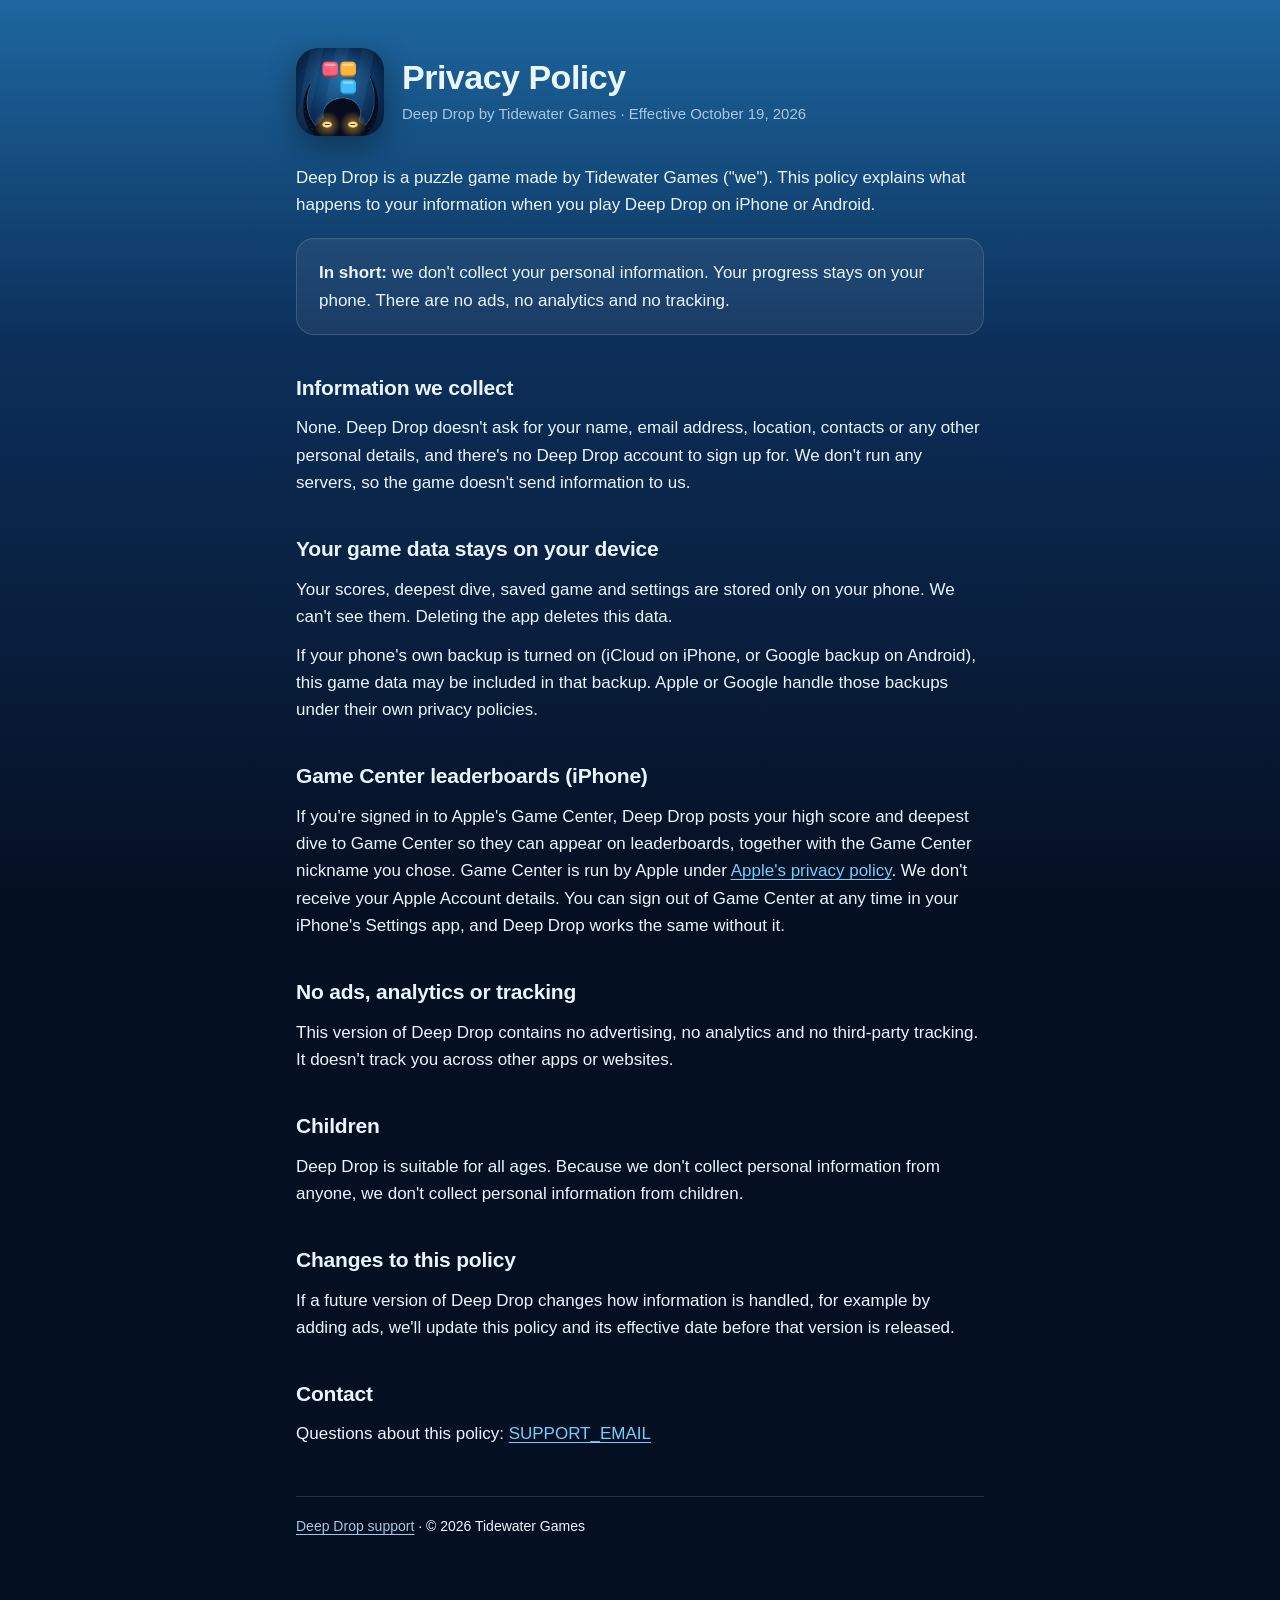
==== privacy.html @ f3a2e518 "Deep Drop support page and privacy policy Co-Authored-By: Claude Opus 5.5 <noreply@anthropic.com> Cl" ====
<!doctype html>
<html lang="en">
<head>
<meta charset="utf-8">
<meta name="viewport" content="width=device-width, initial-scale=1">
<title>Deep Drop Privacy Policy</title>
<meta name="description" content="Privacy policy for Deep Drop by Tidewater Games.">
<link rel="icon" href="icon.png">
<link rel="stylesheet" href="style.css">
</head>
<body>
<main>
  <header class="app">
    <img src="icon.png" alt="Deep Drop app icon">
    <div>
      <h1>Privacy Policy</h1>
      <p class="by">Deep Drop by Tidewater Games · Effective October 19, 2026</p>
    </div>
  </header>

  <p>Deep Drop is a puzzle game made by Tidewater Games ("we"). This policy explains what happens to your information when you play Deep Drop on iPhone or Android.</p>

  <div class="card">
    <p><strong>In short:</strong> we don't collect your personal information. Your progress stays on your phone. There are no ads, no analytics and no tracking.</p>
  </div>

  <h2>Information we collect</h2>
  <p>None. Deep Drop doesn't ask for your name, email address, location, contacts or any other personal details, and there's no Deep Drop account to sign up for. We don't run any servers, so the game doesn't send information to us.</p>

  <h2>Your game data stays on your device</h2>
  <p>Your scores, deepest dive, saved game and settings are stored only on your phone. We can't see them. Deleting the app deletes this data.</p>
  <p>If your phone's own backup is turned on (iCloud on iPhone, or Google backup on Android), this game data may be included in that backup. Apple or Google handle those backups under their own privacy policies.</p>

  <h2>Game Center leaderboards (iPhone)</h2>
  <p>If you're signed in to Apple's Game Center, Deep Drop posts your high score and deepest dive to Game Center so they can appear on leaderboards, together with the Game Center nickname you chose. Game Center is run by Apple under <a href="https://www.apple.com/legal/privacy/">Apple's privacy policy</a>. We don't receive your Apple Account details. You can sign out of Game Center at any time in your iPhone's Settings app, and Deep Drop works the same without it.</p>

  <h2>No ads, analytics or tracking</h2>
  <p>This version of Deep Drop contains no advertising, no analytics and no third-party tracking. It doesn't track you across other apps or websites.</p>

  <h2>Children</h2>
  <p>Deep Drop is suitable for all ages. Because we don't collect personal information from anyone, we don't collect personal information from children.</p>

  <h2>Changes to this policy</h2>
  <p>If a future version of Deep Drop changes how information is handled, for example by adding ads, we'll update this policy and its effective date before that version is released.</p>

  <h2>Contact</h2>
  <p>Questions about this policy: <a href="mailto:SUPPORT_EMAIL">SUPPORT_EMAIL</a></p>

  <footer>
    <p><a href="./">Deep Drop support</a> · © 2026 Tidewater Games</p>
  </footer>
</main>
</body>
</html>
---- style.css ----
:root {
  --sea-top: #1d679f;
  --sea-mid: #0c2f5a;
  --sea-deep: #050f22;
  --card: rgba(255, 255, 255, 0.06);
  --card-line: rgba(255, 255, 255, 0.14);
  --ink: #eaf6ff;
  --muted: #a9c7e2;
  --accent: #6fd0ff;
  --gold: #ffd166;
}

* { box-sizing: border-box; }

html { background: var(--sea-deep); }

body {
  margin: 0;
  min-height: 100vh;
  color: var(--ink);
  font: 17px/1.6 -apple-system, BlinkMacSystemFont, "Segoe UI", Roboto, "Helvetica Neue", Arial, sans-serif;
  background: linear-gradient(180deg, var(--sea-top) 0%, var(--sea-mid) 38%, var(--sea-deep) 100%) fixed;
}

main {
  max-width: 720px;
  margin: 0 auto;
  padding: 48px 16px 64px;
}

header.app {
  display: flex;
  align-items: center;
  gap: 18px;
  margin-bottom: 28px;
}

header.app img {
  width: 88px;
  height: 88px;
  border-radius: 22px;
  box-shadow: 0 10px 30px rgba(0, 0, 0, 0.35);
  flex: none;
}

h1 {
  margin: 0;
  font-size: 34px;
  line-height: 1.15;
  letter-spacing: -0.5px;
}

.by { margin: 4px 0 0; color: var(--muted); font-size: 15px; }

h2 {
  margin: 36px 0 10px;
  font-size: 21px;
  letter-spacing: -0.2px;
}

h3 { margin: 22px 0 4px; font-size: 17px; }

p, li { color: var(--ink); }
p { margin: 0 0 12px; }
ul { padding-left: 22px; margin: 0 0 12px; }

a { color: var(--accent); text-underline-offset: 3px; }
a:focus-visible { outline: 2px solid var(--gold); outline-offset: 3px; border-radius: 4px; }

.card {
  background: var(--card);
  border: 1px solid var(--card-line);
  border-radius: 18px;
  padding: 20px 22px;
  margin: 20px 0;
}

.card p:last-child { margin-bottom: 0; }

.contact {
  font-size: 19px;
  font-weight: 600;
  word-break: break-word;
}

.muted { color: var(--muted); font-size: 15px; }

footer {
  margin-top: 48px;
  padding-top: 18px;
  border-top: 1px solid var(--card-line);
  color: var(--muted);
  font-size: 14px;
}

footer a { color: var(--muted); }

@media (max-width: 480px) {
  main { padding-top: 32px; }
  header.app img { width: 72px; height: 72px; border-radius: 18px; }
  h1 { font-size: 28px; }
}
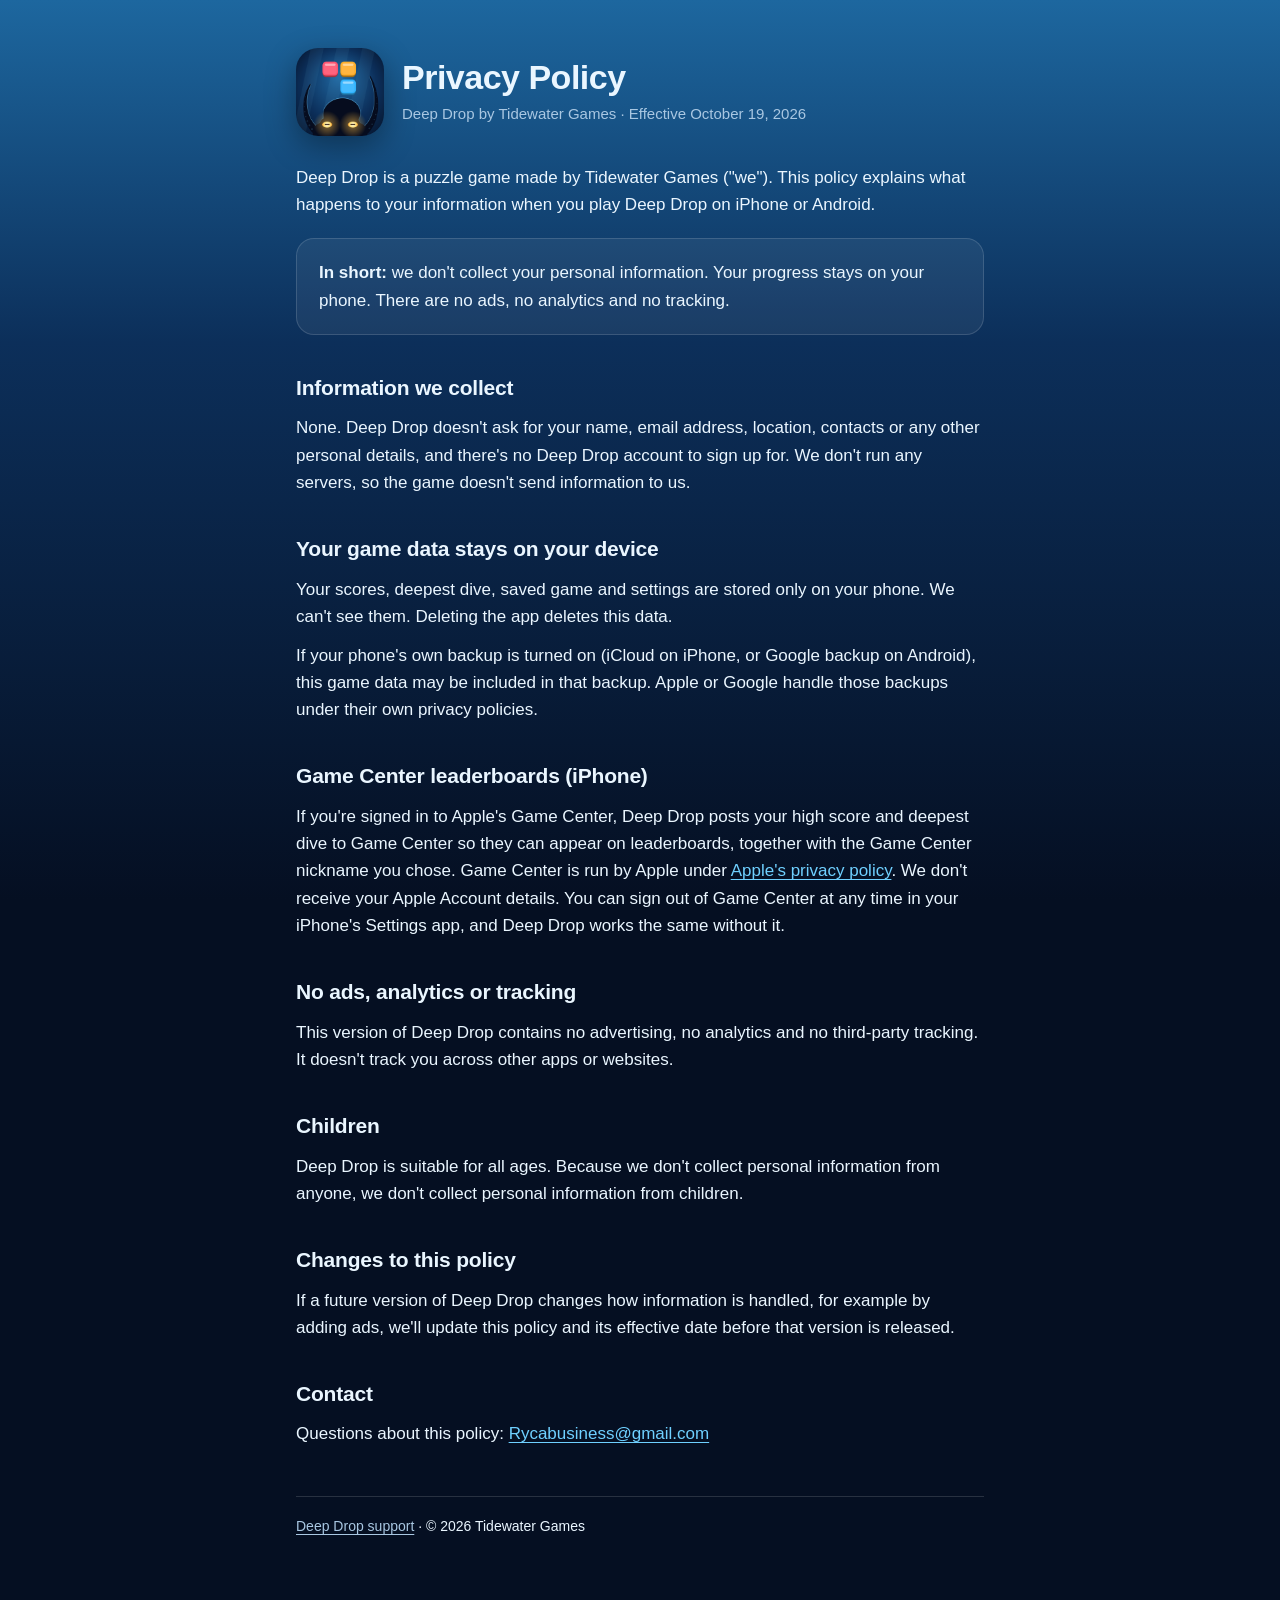
==== commit 29e193ab: "Add the support email Co-Authored-By: Claude Opus 5.5 <noreply@anthropic.com> Claude-Session: https:" ====
--- a/privacy.html
+++ b/privacy.html
@@ -44,7 +44,7 @@
   <p>If a future version of Deep Drop changes how information is handled, for example by adding ads, we'll update this policy and its effective date before that version is released.</p>
 
   <h2>Contact</h2>
-  <p>Questions about this policy: <a href="mailto:SUPPORT_EMAIL">SUPPORT_EMAIL</a></p>
+  <p>Questions about this policy: <a href="mailto:Rycabusiness@gmail.com">Rycabusiness@gmail.com</a></p>
 
   <footer>
     <p><a href="./">Deep Drop support</a> · © 2026 Tidewater Games</p>
